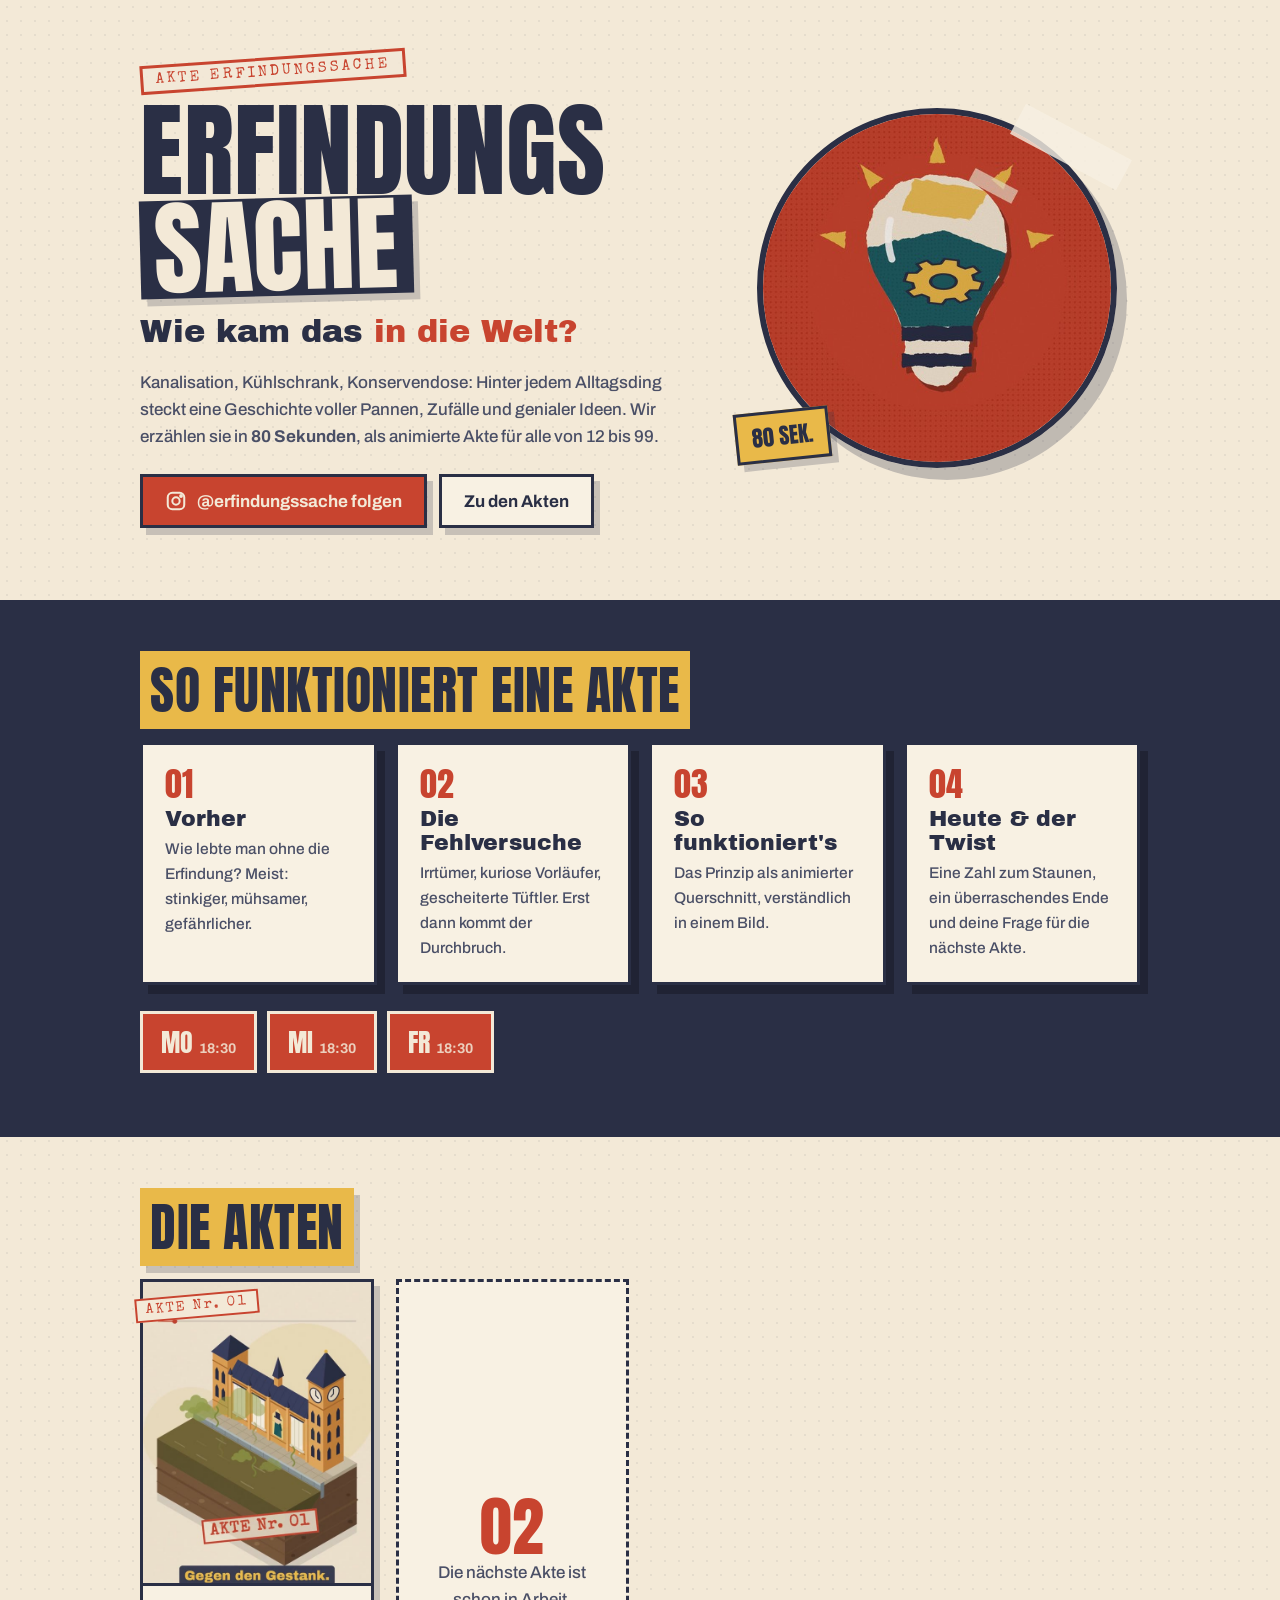
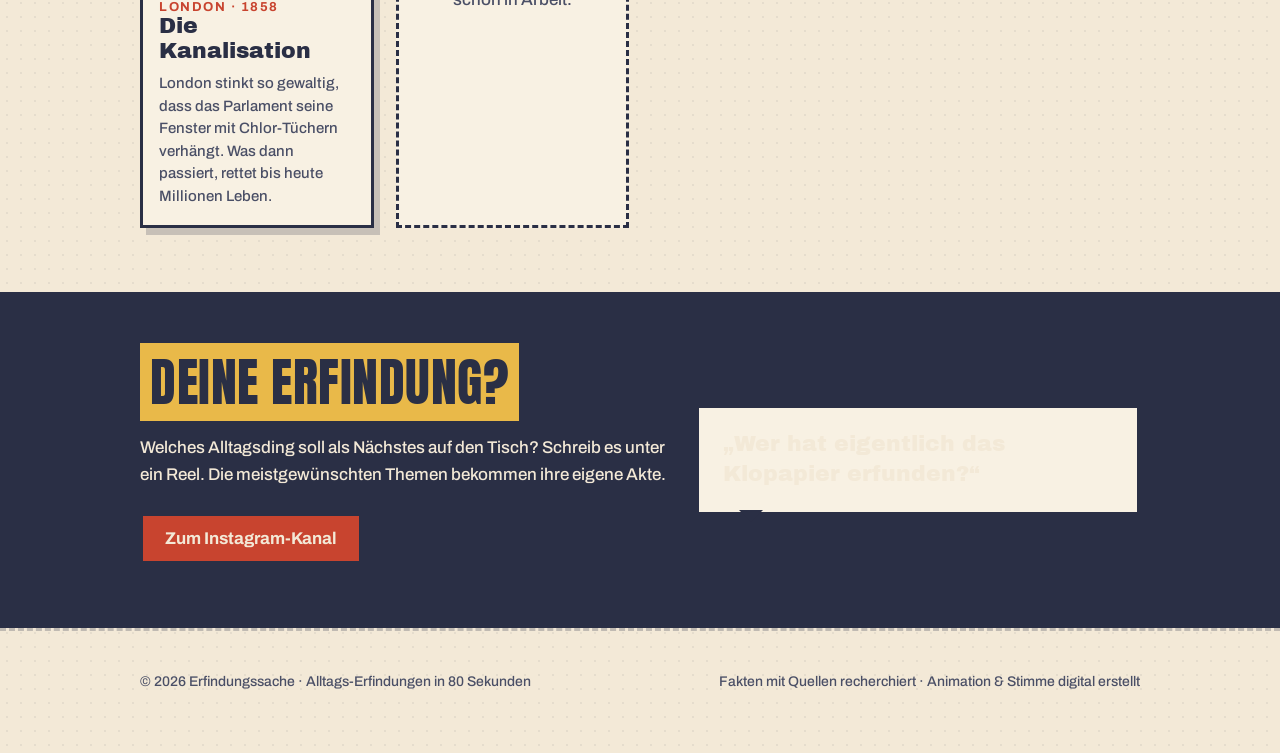
==== index.html @ 5c1afeb6 "Website v1" ====
<!doctype html>
<html lang="de">
<head>
<meta charset="utf-8">
<meta name="viewport" content="width=device-width, initial-scale=1">
<title>Erfindungssache – Wie kam das in die Welt?</title>
<meta name="description" content="Alltags-Erfindungen in 80 Sekunden: Wer hat's erfunden, warum – und wie war's vorher? Neue Akte jeden Mo, Mi und Fr auf Instagram.">
<meta property="og:title" content="Erfindungssache – Wie kam das in die Welt?">
<meta property="og:description" content="Alltags-Erfindungen in 80 Sekunden. Neue Akte jeden Mo, Mi und Fr.">
<meta property="og:image" content="img/og.jpg">
<meta property="og:type" content="website">
<meta name="theme-color" content="#C8442F">
<link rel="icon" href="img/favicon.png">
<link rel="apple-touch-icon" href="img/icon-192.png">
<link rel="preconnect" href="https://fonts.googleapis.com"><link rel="preconnect" href="https://fonts.gstatic.com" crossorigin>
<link href="https://fonts.googleapis.com/css2?family=Anton&family=Archivo:wght@500;700&family=Archivo+Black&family=Special+Elite&display=swap" rel="stylesheet">
<style>
:root{
  --cream:#F3E9D7; --paper:#F8F1E3; --navy:#2A2F45; --red:#C8442F; --petrol:#1D5C63; --mustard:#E9B949;
  --ink-soft:#4A4F66; --shadow:6px 7px 0 rgba(42,47,69,.22);
}
*{box-sizing:border-box}
html{scroll-behavior:smooth}
body{margin:0;overflow-x:hidden;background:var(--cream);color:var(--navy);font:500 17px/1.6 Archivo,system-ui,sans-serif;
  background-image:radial-gradient(rgba(42,47,69,.07) 1px,transparent 1.4px);background-size:14px 14px}
a{color:inherit}
.wrap{max-width:1040px;margin:0 auto;padding:0 20px}
.torn{filter:url(#torn)}
/* Kopf */
header.hero{position:relative;overflow:hidden;padding:56px 0 72px}
.hero .wrap{display:grid;grid-template-columns:1fr;gap:28px;align-items:center}
@media(min-width:820px){.hero .wrap{grid-template-columns:1.25fr .9fr}}
.stamp{display:inline-block;font:400 15px 'Special Elite',monospace;letter-spacing:3px;color:var(--red);
  border:3px solid var(--red);padding:4px 12px;transform:rotate(-4deg);background:rgba(243,233,215,.8)}
h1{margin:18px 0 10px;font:400 clamp(52px,11vw,104px)/.9 Anton,Impact,sans-serif;letter-spacing:.5px;text-transform:uppercase}
h1 .r{display:inline-block;background:var(--navy);color:var(--cream);padding:2px 14px;box-shadow:var(--shadow);transform:rotate(-1.5deg)}
.claim{font:400 clamp(22px,4.6vw,32px)/1.2 'Archivo Black';margin:18px 0 12px}
.claim em{font-style:normal;color:var(--red)}
.lead{max-width:34em;color:var(--ink-soft)}
.btns{display:flex;flex-wrap:wrap;gap:12px;margin-top:24px}
.btn{display:inline-flex;align-items:center;gap:10px;text-decoration:none;font:700 17px Archivo;padding:13px 22px;
  border:3px solid var(--navy);background:var(--red);color:var(--cream);box-shadow:var(--shadow);transition:transform .15s}
.btn:hover{transform:translate(-2px,-2px)}
.btn.ghost{background:var(--paper);color:var(--navy)}
.avatar{justify-self:center;position:relative;width:min(78vw,360px);aspect-ratio:1}
.avatar img{width:100%;height:100%;border-radius:50%;border:6px solid var(--navy);box-shadow:10px 12px 0 rgba(42,47,69,.25)}
.avatar .tape{position:absolute;width:120px;height:34px;background:rgba(248,241,227,.8);top:6%;right:-4%;transform:rotate(28deg)}
.avatar .tag{position:absolute;bottom:4%;left:-6%;background:var(--mustard);font:400 22px Anton;padding:6px 14px;
  transform:rotate(-6deg);box-shadow:var(--shadow);border:3px solid var(--navy)}
/* Bänder */
section{padding:64px 0}
h2{font:400 clamp(34px,6vw,52px)/1 Anton;text-transform:uppercase;margin:0 0 26px;letter-spacing:.5px}
h2 span{background:var(--mustard);padding:0 10px;box-shadow:var(--shadow)}
.band-navy{background:var(--navy);color:var(--cream)}
.band-navy h2 span{color:var(--navy)}
.steps{display:grid;gap:18px;grid-template-columns:repeat(auto-fit,minmax(min(220px,100%),1fr))}
.step{background:var(--paper);color:var(--navy);padding:22px;border:3px solid var(--navy);box-shadow:8px 9px 0 rgba(0,0,0,.25)}
.step b{display:block;font:400 34px Anton;color:var(--red);line-height:1}
.step h3{margin:6px 0 6px;font:400 22px 'Archivo Black'}
.step p{margin:0;font-size:15.5px;color:var(--ink-soft)}
.plan{display:flex;flex-wrap:wrap;gap:10px;margin-top:26px}
.day{font:400 26px Anton;padding:8px 18px;background:var(--red);color:var(--cream);border:3px solid var(--cream)}
.day small{font:700 14px Archivo;opacity:.85;margin-left:6px}
/* Akten */
.akten{display:grid;gap:22px;grid-template-columns:repeat(auto-fill,minmax(min(230px,100%),1fr))}
.akte{position:relative;display:block;text-decoration:none;background:var(--paper);border:3px solid var(--navy);box-shadow:var(--shadow);transition:transform .15s}
.akte:hover{transform:translate(-3px,-3px) rotate(-.4deg)}
.akte .img{aspect-ratio:9/12;overflow:hidden;border-bottom:3px solid var(--navy);background:var(--cream)}
.akte img{width:100%;height:100%;object-fit:cover;object-position:50% 20%;display:block}
.akte .no{position:absolute;top:12px;left:-8px;font:400 14px 'Special Elite';letter-spacing:2px;background:var(--cream);
  border:2px solid var(--red);color:var(--red);padding:3px 9px;transform:rotate(-5deg)}
.akte .txt{padding:14px 16px 18px}
.akte h3{margin:0 0 4px;font:400 22px/1.15 'Archivo Black'}
.akte .meta{font:700 13px Archivo;letter-spacing:1.5px;text-transform:uppercase;color:var(--red)}
.akte p{margin:8px 0 0;font-size:15px;line-height:1.5;color:var(--ink-soft)}
.akte.soon{border-style:dashed;box-shadow:none;display:flex;align-items:center;justify-content:center;min-height:260px;
  text-align:center;padding:24px;color:var(--ink-soft)}
.akte.soon b{display:block;font:400 64px Anton;color:var(--red);line-height:1}
/* Mitmachen */
.wish{display:grid;gap:24px;align-items:center}
@media(min-width:820px){.wish{grid-template-columns:1.2fr 1fr}}
.bubble{position:relative;background:var(--paper);border:3px solid var(--navy);padding:22px 24px;font:400 22px/1.35 'Archivo Black';box-shadow:var(--shadow)}
.bubble:after{content:"";position:absolute;bottom:-22px;left:40px;border:12px solid transparent;border-top:12px solid var(--navy)}
footer{padding:40px 0 60px;font-size:14px;color:var(--ink-soft);border-top:3px dashed rgba(42,47,69,.25)}
footer .wrap{display:flex;flex-wrap:wrap;gap:16px;justify-content:space-between}
@media(prefers-reduced-motion:reduce){*{transition:none!important}}
</style>
</head>
<body>
<svg width="0" height="0" style="position:absolute" aria-hidden="true"><filter id="torn"><feTurbulence type="fractalNoise" baseFrequency="0.04" numOctaves="4" seed="3"/><feDisplacementMap in="SourceGraphic" scale="8"/></filter></svg>

<header class="hero">
  <div class="wrap">
    <div>
      <span class="stamp">AKTE ERFINDUNGSSACHE</span>
      <h1>Erfindungs<br><span class="r">sache</span></h1>
      <p class="claim">Wie kam das <em>in die Welt?</em></p>
      <p class="lead">Kanalisation, Kühlschrank, Konservendose: Hinter jedem Alltagsding steckt eine Geschichte voller Pannen, Zufälle und genialer Ideen. Wir erzählen sie in <strong>80 Sekunden</strong>, als animierte Akte für alle von 12 bis 99.</p>
      <div class="btns">
        <a class="btn" href="https://www.instagram.com/erfindungssache/" target="_blank" rel="noopener">
          <svg width="22" height="22" viewBox="0 0 24 24" fill="none" stroke="currentColor" stroke-width="2.2" aria-hidden="true"><rect x="3" y="3" width="18" height="18" rx="5"/><circle cx="12" cy="12" r="4"/><circle cx="17.5" cy="6.5" r="1" fill="currentColor"/></svg>
          @erfindungssache folgen</a>
        <a class="btn ghost" href="#akten">Zu den Akten</a>
      </div>
    </div>
    <div class="avatar">
      <img src="img/avatar.jpg" alt="Logo von Erfindungssache: eine Glühbirne aus Papier-Collage mit Zahnrad">
      <span class="tape"></span><span class="tag">80 SEK.</span>
    </div>
  </div>
</header>

<section class="band-navy" id="format">
  <div class="wrap">
    <h2><span>So funktioniert eine Akte</span></h2>
    <div class="steps">
      <div class="step"><b>01</b><h3>Vorher</h3><p>Wie lebte man ohne die Erfindung? Meist: stinkiger, mühsamer, gefährlicher.</p></div>
      <div class="step"><b>02</b><h3>Die Fehlversuche</h3><p>Irrtümer, kuriose Vorläufer, gescheiterte Tüftler. Erst dann kommt der Durchbruch.</p></div>
      <div class="step"><b>03</b><h3>So funktioniert's</h3><p>Das Prinzip als animierter Querschnitt, verständlich in einem Bild.</p></div>
      <div class="step"><b>04</b><h3>Heute & der Twist</h3><p>Eine Zahl zum Staunen, ein überraschendes Ende und deine Frage für die nächste Akte.</p></div>
    </div>
    <div class="plan" aria-label="Erscheinungstage">
      <span class="day">MO<small>18:30</small></span><span class="day">MI<small>18:30</small></span><span class="day">FR<small>18:30</small></span>
    </div>
  </div>
</section>

<section id="akten">
  <div class="wrap">
    <h2><span>Die Akten</span></h2>
    <div class="akten" id="aktenGrid"></div>
  </div>
</section>

<section class="band-navy" id="mitmachen">
  <div class="wrap wish">
    <div>
      <h2><span>Deine Erfindung?</span></h2>
      <p>Welches Alltagsding soll als Nächstes auf den Tisch? Schreib es unter ein Reel. Die meistgewünschten Themen bekommen ihre eigene Akte.</p>
      <div class="btns"><a class="btn" href="https://www.instagram.com/erfindungssache/" target="_blank" rel="noopener">Zum Instagram-Kanal</a></div>
    </div>
    <div class="bubble">„Wer hat eigentlich das Klopapier erfunden?“</div>
  </div>
</section>

<footer>
  <div class="wrap">
    <span>© <span id="y"></span> Erfindungssache · Alltags-Erfindungen in 80 Sekunden</span>
    <span>Fakten mit Quellen recherchiert · Animation & Stimme digital erstellt</span>
  </div>
</footer>

<script src="akten.js"></script>
<script>
  document.getElementById('y').textContent = new Date().getFullYear();
  const grid = document.getElementById('aktenGrid');
  const esc = s => String(s).replace(/[&<>"]/g, c => ({'&':'&amp;','<':'&lt;','>':'&gt;','"':'&quot;'}[c]));
  const akten = (window.AKTEN || []).slice().sort((a, b) => b.akte - a.akte);
  grid.innerHTML = akten.map(a => `
    <a class="akte" href="${esc(a.reel)}" target="_blank" rel="noopener">
      <div class="img"><img src="${esc(a.bild)}" alt="Akte ${a.akte}: ${esc(a.titel)}" loading="lazy"></div>
      <span class="no">AKTE Nr. ${String(a.akte).padStart(2, '0')}</span>
      <div class="txt"><div class="meta">${esc(a.ort)} · ${esc(a.jahr)}</div><h3>${esc(a.titel)}</h3><p>${esc(a.teaser)}</p></div>
    </a>`).join('') + `
    <div class="akte soon"><div><b>${String((akten[0]?.akte || 0) + 1).padStart(2, '0')}</b>Die nächste Akte ist schon in Arbeit.</div></div>`;
</script>
</body>
</html>
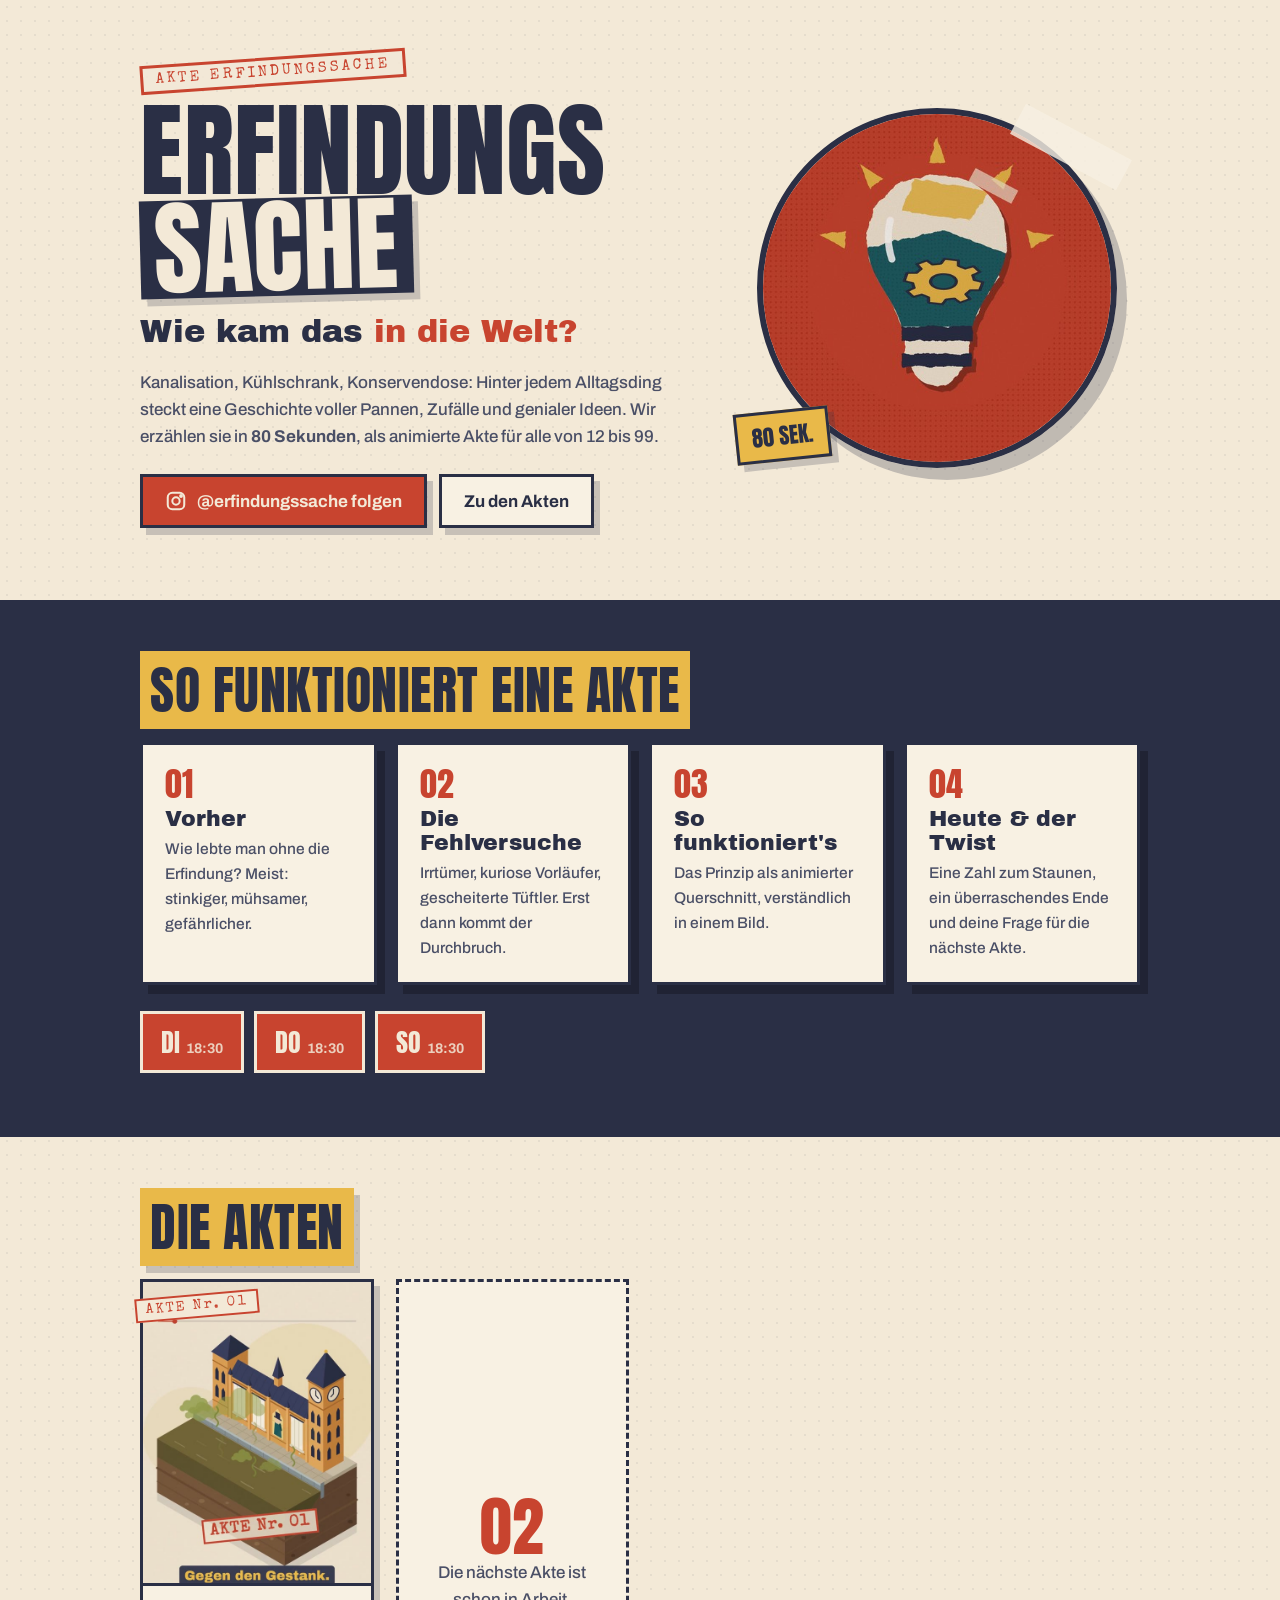
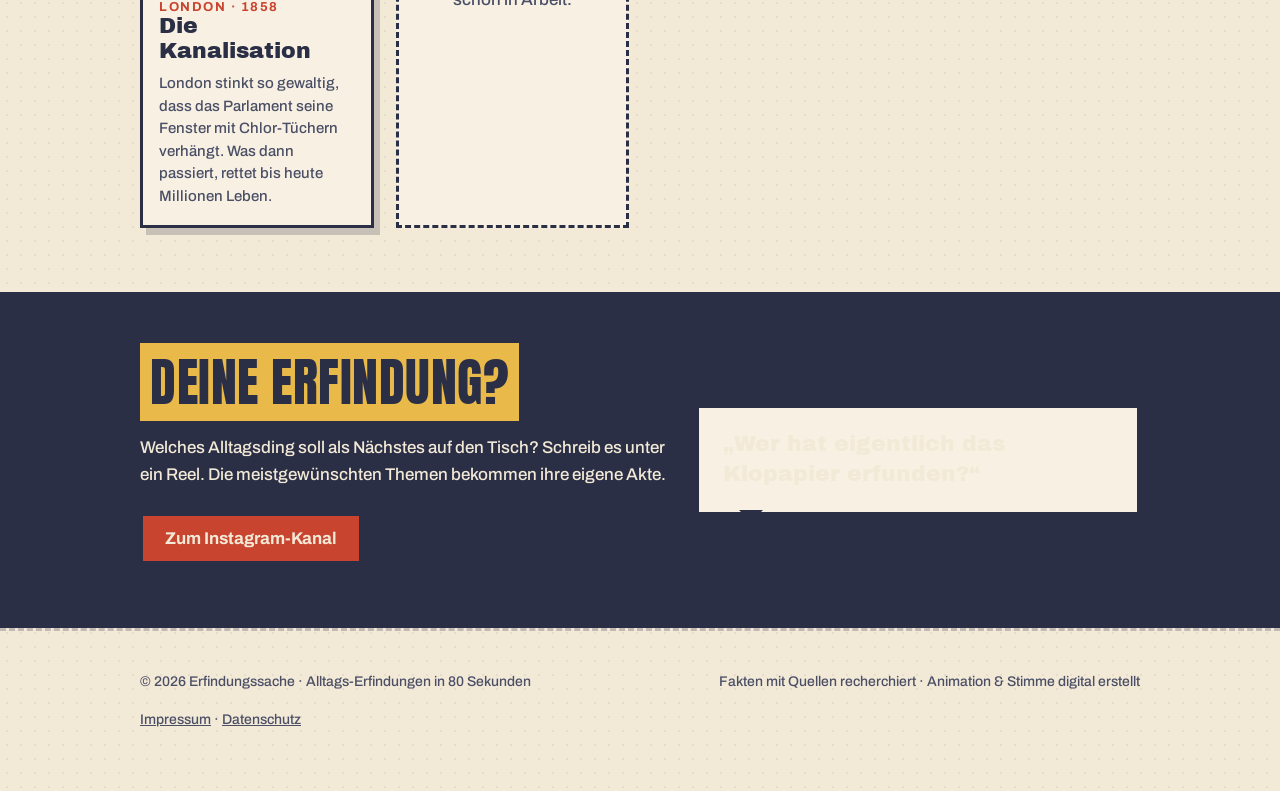
==== commit 49fe97ab: "Impressum + Datenschutz, Schriften lokal, Posttage Di/Do/So" ====
--- a/index.html
+++ b/index.html
@@ -4,16 +4,15 @@
 <meta charset="utf-8">
 <meta name="viewport" content="width=device-width, initial-scale=1">
 <title>Erfindungssache – Wie kam das in die Welt?</title>
-<meta name="description" content="Alltags-Erfindungen in 80 Sekunden: Wer hat's erfunden, warum – und wie war's vorher? Neue Akte jeden Mo, Mi und Fr auf Instagram.">
+<meta name="description" content="Alltags-Erfindungen in 80 Sekunden: Wer hat's erfunden, warum – und wie war's vorher? Neue Akten mehrmals pro Woche auf Instagram.">
 <meta property="og:title" content="Erfindungssache – Wie kam das in die Welt?">
-<meta property="og:description" content="Alltags-Erfindungen in 80 Sekunden. Neue Akte jeden Mo, Mi und Fr.">
+<meta property="og:description" content="Alltags-Erfindungen in 80 Sekunden. Neue Akten mehrmals pro Woche.">
 <meta property="og:image" content="img/og.jpg">
 <meta property="og:type" content="website">
 <meta name="theme-color" content="#C8442F">
 <link rel="icon" href="img/favicon.png">
 <link rel="apple-touch-icon" href="img/icon-192.png">
-<link rel="preconnect" href="https://fonts.googleapis.com"><link rel="preconnect" href="https://fonts.gstatic.com" crossorigin>
-<link href="https://fonts.googleapis.com/css2?family=Anton&family=Archivo:wght@500;700&family=Archivo+Black&family=Special+Elite&display=swap" rel="stylesheet">
+<link rel="stylesheet" href="fonts/fonts.css">
 <style>
 :root{
   --cream:#F3E9D7; --paper:#F8F1E3; --navy:#2A2F45; --red:#C8442F; --petrol:#1D5C63; --mustard:#E9B949;
@@ -120,7 +119,7 @@
       <div class="step"><b>04</b><h3>Heute & der Twist</h3><p>Eine Zahl zum Staunen, ein überraschendes Ende und deine Frage für die nächste Akte.</p></div>
     </div>
     <div class="plan" aria-label="Erscheinungstage">
-      <span class="day">MO<small>18:30</small></span><span class="day">MI<small>18:30</small></span><span class="day">FR<small>18:30</small></span>
+      <span class="day">DI<small>18:30</small></span><span class="day">DO<small>18:30</small></span><span class="day">SO<small>18:30</small></span>
     </div>
   </div>
 </section>
@@ -147,6 +146,7 @@
   <div class="wrap">
     <span>© <span id="y"></span> Erfindungssache · Alltags-Erfindungen in 80 Sekunden</span>
     <span>Fakten mit Quellen recherchiert · Animation & Stimme digital erstellt</span>
+    <span><a href="impressum.html">Impressum</a> · <a href="datenschutz.html">Datenschutz</a></span>
   </div>
 </footer>
 
--- a/fonts/fonts.css
+++ b/fonts/fonts.css
@@ -0,0 +1,5 @@
+/* Schriften lokal (SIL Open Font License) – keine Verbindung zu Google beim Seitenaufruf */
+@font-face{font-family:'Anton';font-style:normal;font-weight:400;font-display:swap;src:url(anton.woff2) format('woff2')}
+@font-face{font-family:'Archivo';font-style:normal;font-weight:100 900;font-display:swap;src:url(archivo.woff2) format('woff2')}
+@font-face{font-family:'Archivo Black';font-style:normal;font-weight:400;font-display:swap;src:url(archivo-black.woff2) format('woff2')}
+@font-face{font-family:'Special Elite';font-style:normal;font-weight:400;font-display:swap;src:url(special-elite.woff2) format('woff2')}
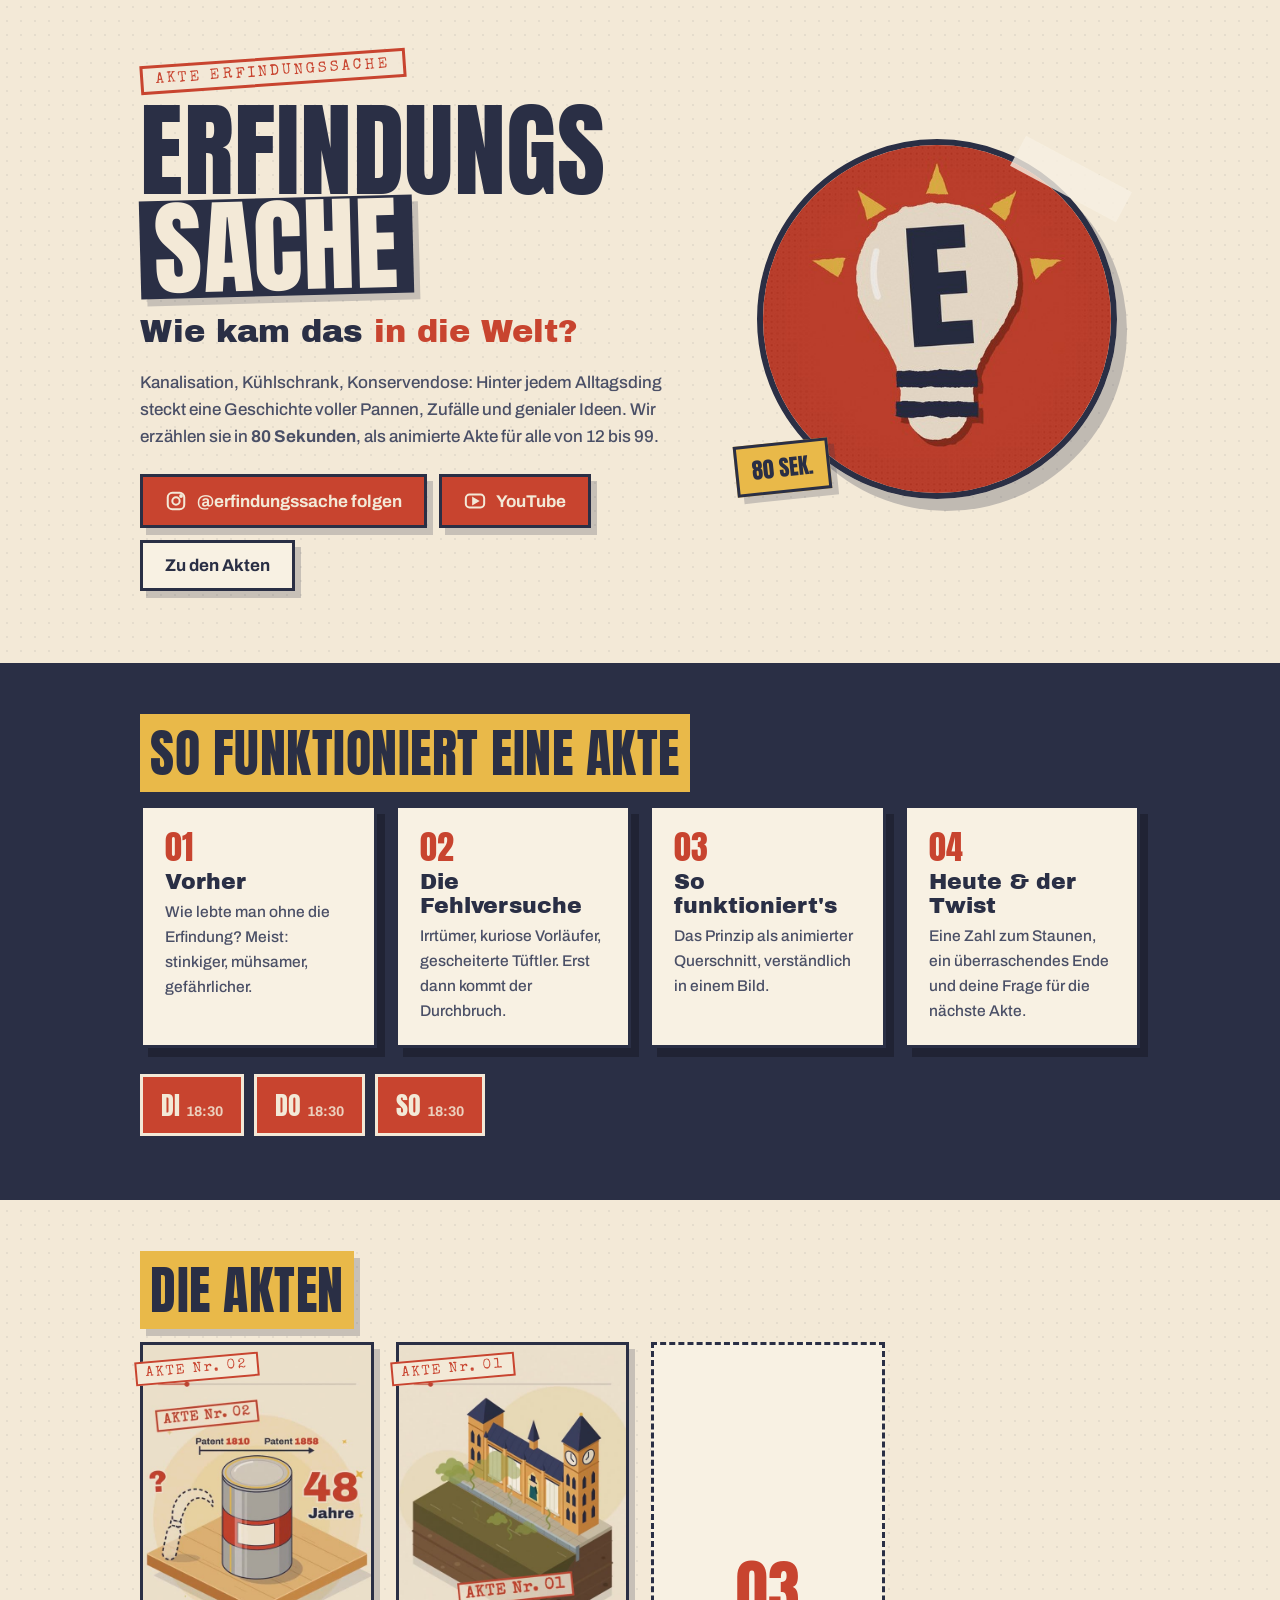
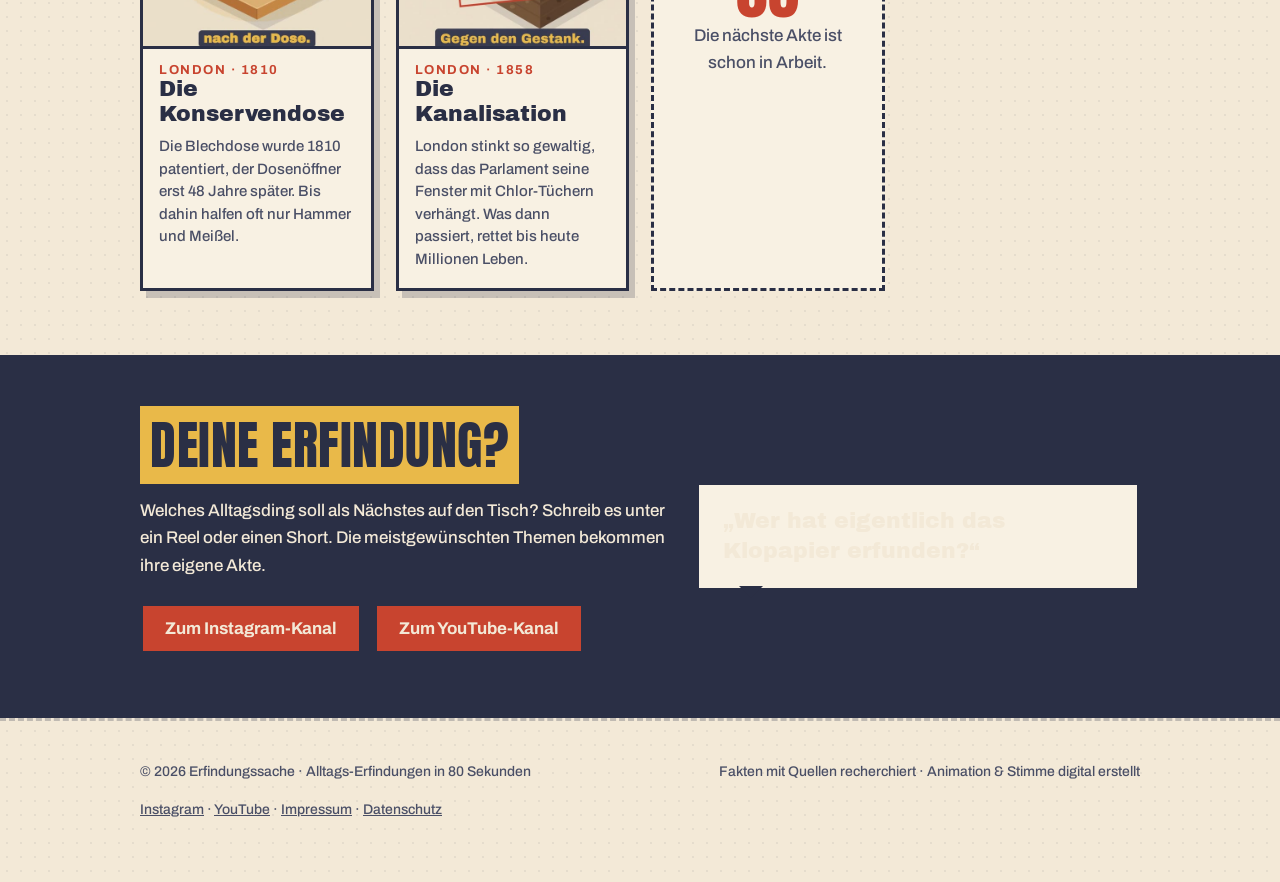
==== commit 0399889c: "YouTube-Kanal verlinkt, neuer Avatar" ====
--- a/index.html
+++ b/index.html
@@ -4,7 +4,7 @@
 <meta charset="utf-8">
 <meta name="viewport" content="width=device-width, initial-scale=1">
 <title>Erfindungssache – Wie kam das in die Welt?</title>
-<meta name="description" content="Alltags-Erfindungen in 80 Sekunden: Wer hat's erfunden, warum – und wie war's vorher? Neue Akten mehrmals pro Woche auf Instagram.">
+<meta name="description" content="Alltags-Erfindungen in 80 Sekunden: Wer hat's erfunden, warum – und wie war's vorher? Neue Akten mehrmals pro Woche auf Instagram und YouTube.">
 <meta property="og:title" content="Erfindungssache – Wie kam das in die Welt?">
 <meta property="og:description" content="Alltags-Erfindungen in 80 Sekunden. Neue Akten mehrmals pro Woche.">
 <meta property="og:image" content="img/og.jpg">
@@ -99,11 +99,14 @@
         <a class="btn" href="https://www.instagram.com/erfindungssache/" target="_blank" rel="noopener">
           <svg width="22" height="22" viewBox="0 0 24 24" fill="none" stroke="currentColor" stroke-width="2.2" aria-hidden="true"><rect x="3" y="3" width="18" height="18" rx="5"/><circle cx="12" cy="12" r="4"/><circle cx="17.5" cy="6.5" r="1" fill="currentColor"/></svg>
           @erfindungssache folgen</a>
+        <a class="btn" href="https://www.youtube.com/@Erfindungssache" target="_blank" rel="noopener">
+          <svg width="22" height="22" viewBox="0 0 24 24" fill="none" stroke="currentColor" stroke-width="2.2" aria-hidden="true"><rect x="2" y="5" width="20" height="14" rx="4"/><path d="M10 9l5 3-5 3z" fill="currentColor"/></svg>
+          YouTube</a>
         <a class="btn ghost" href="#akten">Zu den Akten</a>
       </div>
     </div>
     <div class="avatar">
-      <img src="img/avatar.jpg" alt="Logo von Erfindungssache: eine Glühbirne aus Papier-Collage mit Zahnrad">
+      <img src="img/avatar.jpg" alt="Logo von Erfindungssache: eine Glühbirne aus Papier mit großem E">
       <span class="tape"></span><span class="tag">80 SEK.</span>
     </div>
   </div>
@@ -135,8 +138,8 @@
   <div class="wrap wish">
     <div>
       <h2><span>Deine Erfindung?</span></h2>
-      <p>Welches Alltagsding soll als Nächstes auf den Tisch? Schreib es unter ein Reel. Die meistgewünschten Themen bekommen ihre eigene Akte.</p>
-      <div class="btns"><a class="btn" href="https://www.instagram.com/erfindungssache/" target="_blank" rel="noopener">Zum Instagram-Kanal</a></div>
+      <p>Welches Alltagsding soll als Nächstes auf den Tisch? Schreib es unter ein Reel oder einen Short. Die meistgewünschten Themen bekommen ihre eigene Akte.</p>
+      <div class="btns"><a class="btn" href="https://www.instagram.com/erfindungssache/" target="_blank" rel="noopener">Zum Instagram-Kanal</a> <a class="btn" href="https://www.youtube.com/@Erfindungssache" target="_blank" rel="noopener">Zum YouTube-Kanal</a></div>
     </div>
     <div class="bubble">„Wer hat eigentlich das Klopapier erfunden?“</div>
   </div>
@@ -146,7 +149,7 @@
   <div class="wrap">
     <span>© <span id="y"></span> Erfindungssache · Alltags-Erfindungen in 80 Sekunden</span>
     <span>Fakten mit Quellen recherchiert · Animation & Stimme digital erstellt</span>
-    <span><a href="impressum.html">Impressum</a> · <a href="datenschutz.html">Datenschutz</a></span>
+    <span><a href="https://www.instagram.com/erfindungssache/" target="_blank" rel="noopener">Instagram</a> · <a href="https://www.youtube.com/@Erfindungssache" target="_blank" rel="noopener">YouTube</a> · <a href="impressum.html">Impressum</a> · <a href="datenschutz.html">Datenschutz</a></span>
   </div>
 </footer>
 
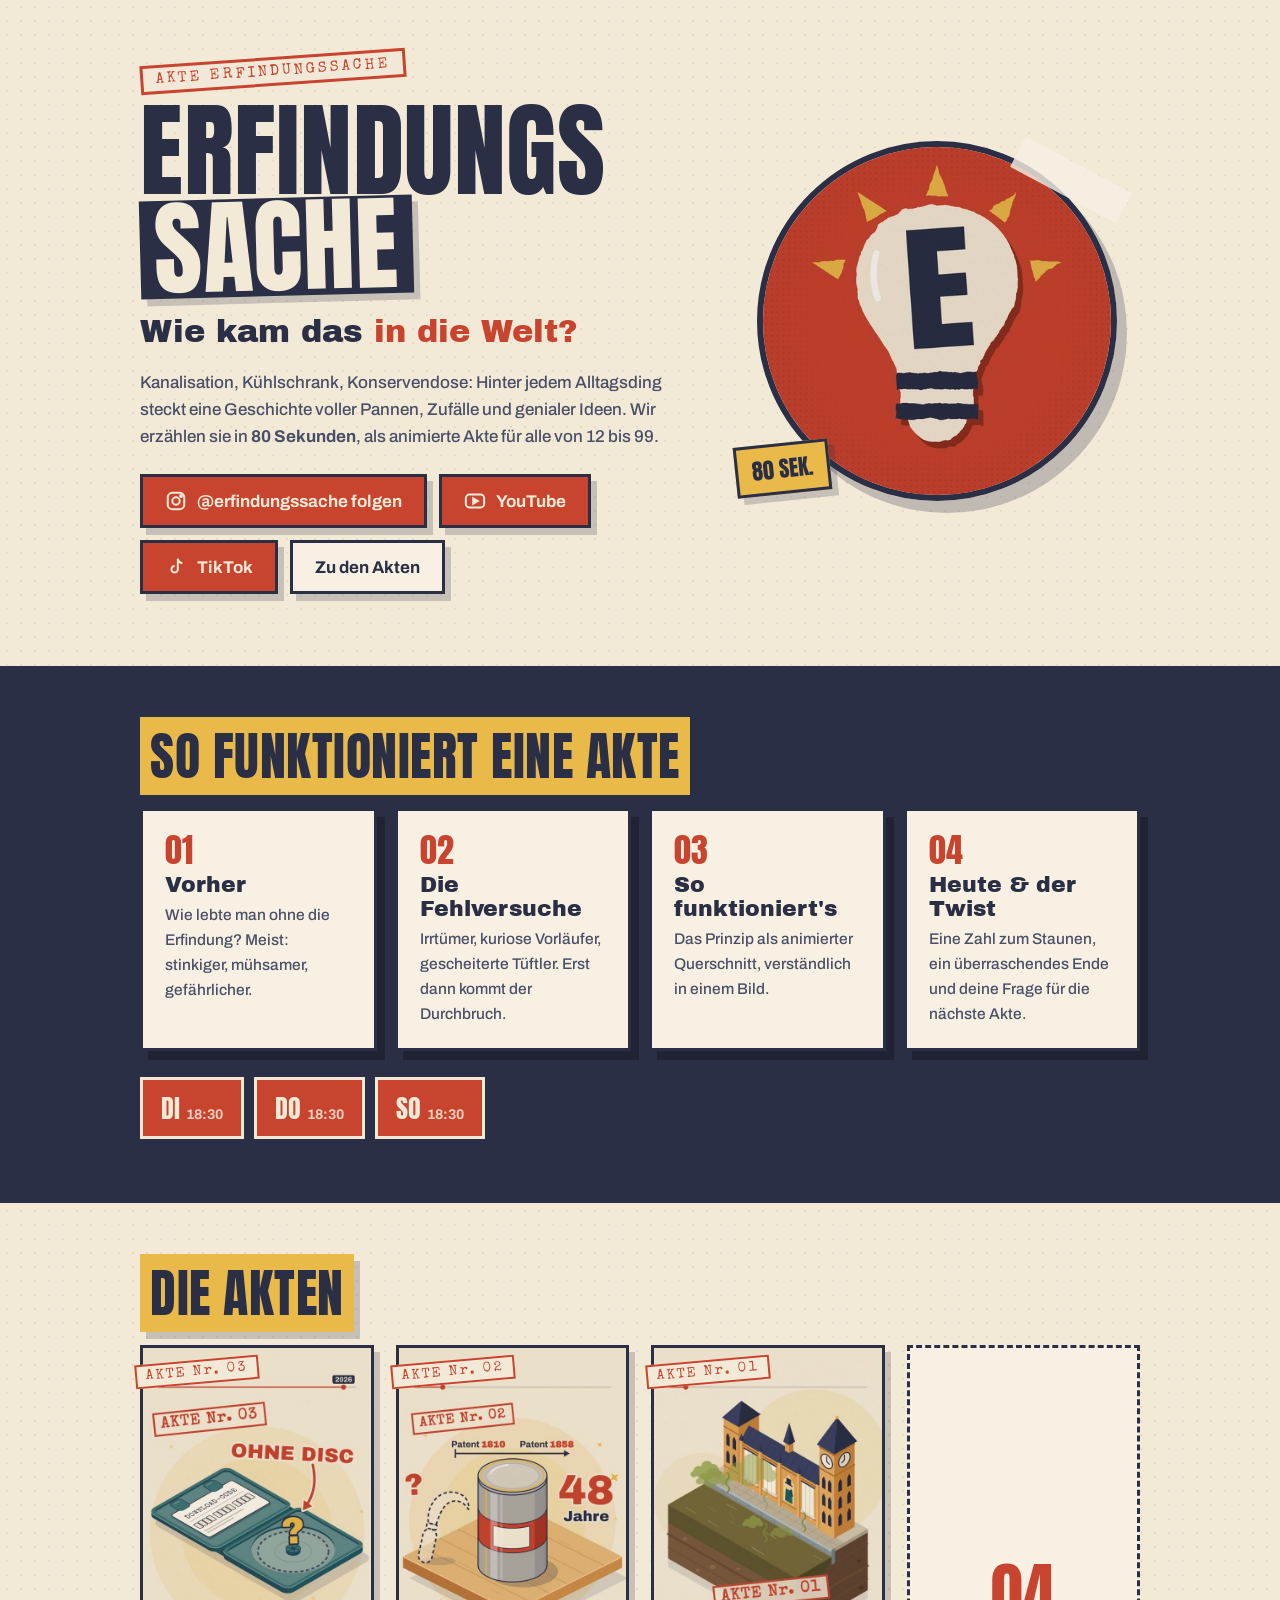
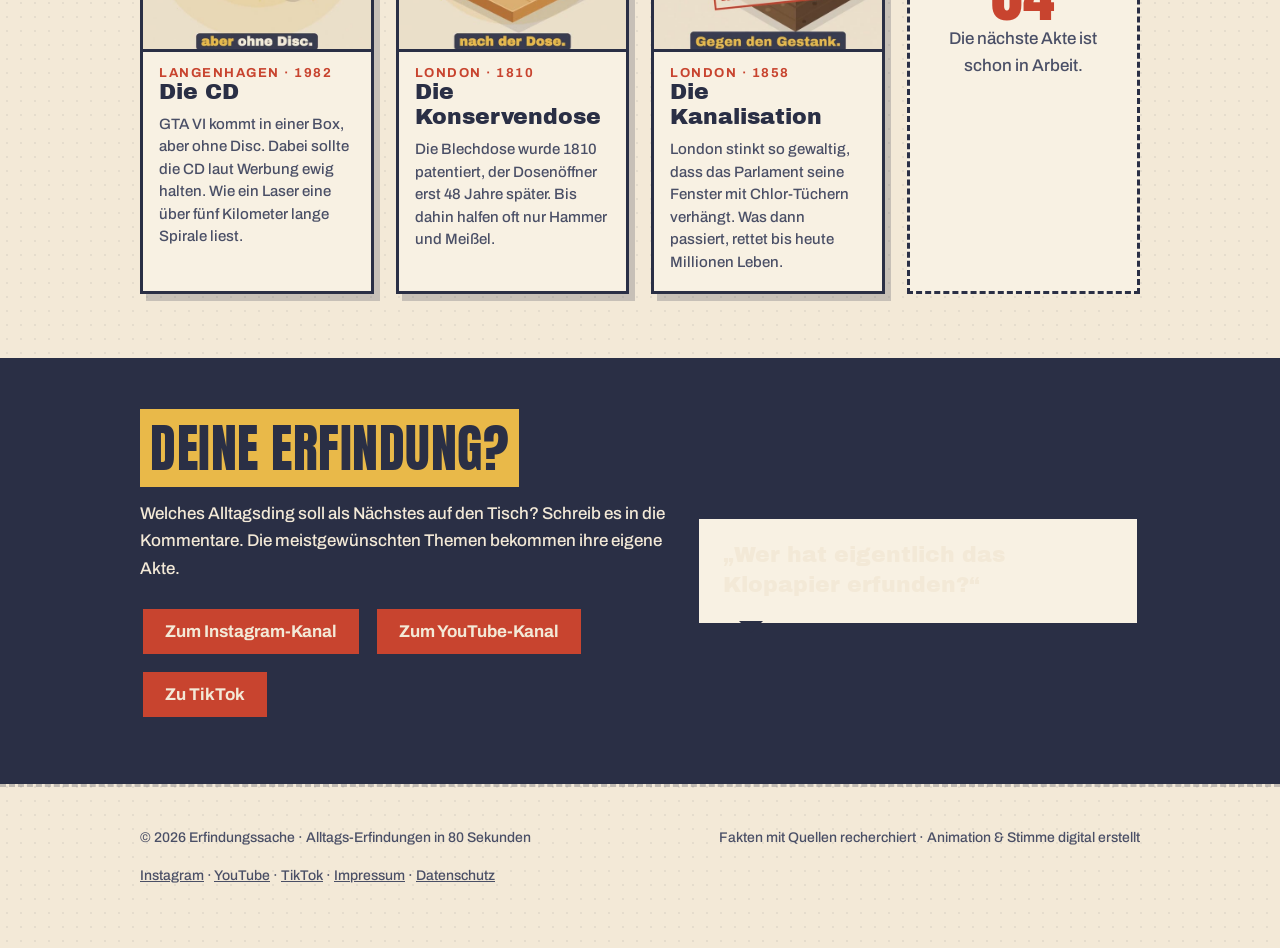
==== commit c806506f: "TikTok verlinkt" ====
--- a/index.html
+++ b/index.html
@@ -4,7 +4,7 @@
 <meta charset="utf-8">
 <meta name="viewport" content="width=device-width, initial-scale=1">
 <title>Erfindungssache – Wie kam das in die Welt?</title>
-<meta name="description" content="Alltags-Erfindungen in 80 Sekunden: Wer hat's erfunden, warum – und wie war's vorher? Neue Akten mehrmals pro Woche auf Instagram und YouTube.">
+<meta name="description" content="Alltags-Erfindungen in 80 Sekunden: Wer hat's erfunden, warum – und wie war's vorher? Neue Akten mehrmals pro Woche auf Instagram, YouTube und TikTok.">
 <meta property="og:title" content="Erfindungssache – Wie kam das in die Welt?">
 <meta property="og:description" content="Alltags-Erfindungen in 80 Sekunden. Neue Akten mehrmals pro Woche.">
 <meta property="og:image" content="img/og.jpg">
@@ -102,6 +102,9 @@
         <a class="btn" href="https://www.youtube.com/@Erfindungssache" target="_blank" rel="noopener">
           <svg width="22" height="22" viewBox="0 0 24 24" fill="none" stroke="currentColor" stroke-width="2.2" aria-hidden="true"><rect x="2" y="5" width="20" height="14" rx="4"/><path d="M10 9l5 3-5 3z" fill="currentColor"/></svg>
           YouTube</a>
+        <a class="btn" href="https://www.tiktok.com/@erfindungssache" target="_blank" rel="noopener">
+          <svg width="22" height="22" viewBox="0 0 24 24" fill="none" stroke="currentColor" stroke-width="2.2" aria-hidden="true"><path d="M14 3v11.5a3.5 3.5 0 1 1-3.5-3.5"/><path d="M14 3c.5 2.6 2.3 4.4 5 4.8"/></svg>
+          TikTok</a>
         <a class="btn ghost" href="#akten">Zu den Akten</a>
       </div>
     </div>
@@ -138,8 +141,8 @@
   <div class="wrap wish">
     <div>
       <h2><span>Deine Erfindung?</span></h2>
-      <p>Welches Alltagsding soll als Nächstes auf den Tisch? Schreib es unter ein Reel oder einen Short. Die meistgewünschten Themen bekommen ihre eigene Akte.</p>
-      <div class="btns"><a class="btn" href="https://www.instagram.com/erfindungssache/" target="_blank" rel="noopener">Zum Instagram-Kanal</a> <a class="btn" href="https://www.youtube.com/@Erfindungssache" target="_blank" rel="noopener">Zum YouTube-Kanal</a></div>
+      <p>Welches Alltagsding soll als Nächstes auf den Tisch? Schreib es in die Kommentare. Die meistgewünschten Themen bekommen ihre eigene Akte.</p>
+      <div class="btns"><a class="btn" href="https://www.instagram.com/erfindungssache/" target="_blank" rel="noopener">Zum Instagram-Kanal</a> <a class="btn" href="https://www.youtube.com/@Erfindungssache" target="_blank" rel="noopener">Zum YouTube-Kanal</a> <a class="btn" href="https://www.tiktok.com/@erfindungssache" target="_blank" rel="noopener">Zu TikTok</a></div>
     </div>
     <div class="bubble">„Wer hat eigentlich das Klopapier erfunden?“</div>
   </div>
@@ -149,7 +152,7 @@
   <div class="wrap">
     <span>© <span id="y"></span> Erfindungssache · Alltags-Erfindungen in 80 Sekunden</span>
     <span>Fakten mit Quellen recherchiert · Animation & Stimme digital erstellt</span>
-    <span><a href="https://www.instagram.com/erfindungssache/" target="_blank" rel="noopener">Instagram</a> · <a href="https://www.youtube.com/@Erfindungssache" target="_blank" rel="noopener">YouTube</a> · <a href="impressum.html">Impressum</a> · <a href="datenschutz.html">Datenschutz</a></span>
+    <span><a href="https://www.instagram.com/erfindungssache/" target="_blank" rel="noopener">Instagram</a> · <a href="https://www.youtube.com/@Erfindungssache" target="_blank" rel="noopener">YouTube</a> · <a href="https://www.tiktok.com/@erfindungssache" target="_blank" rel="noopener">TikTok</a> · <a href="impressum.html">Impressum</a> · <a href="datenschutz.html">Datenschutz</a></span>
   </div>
 </footer>
 
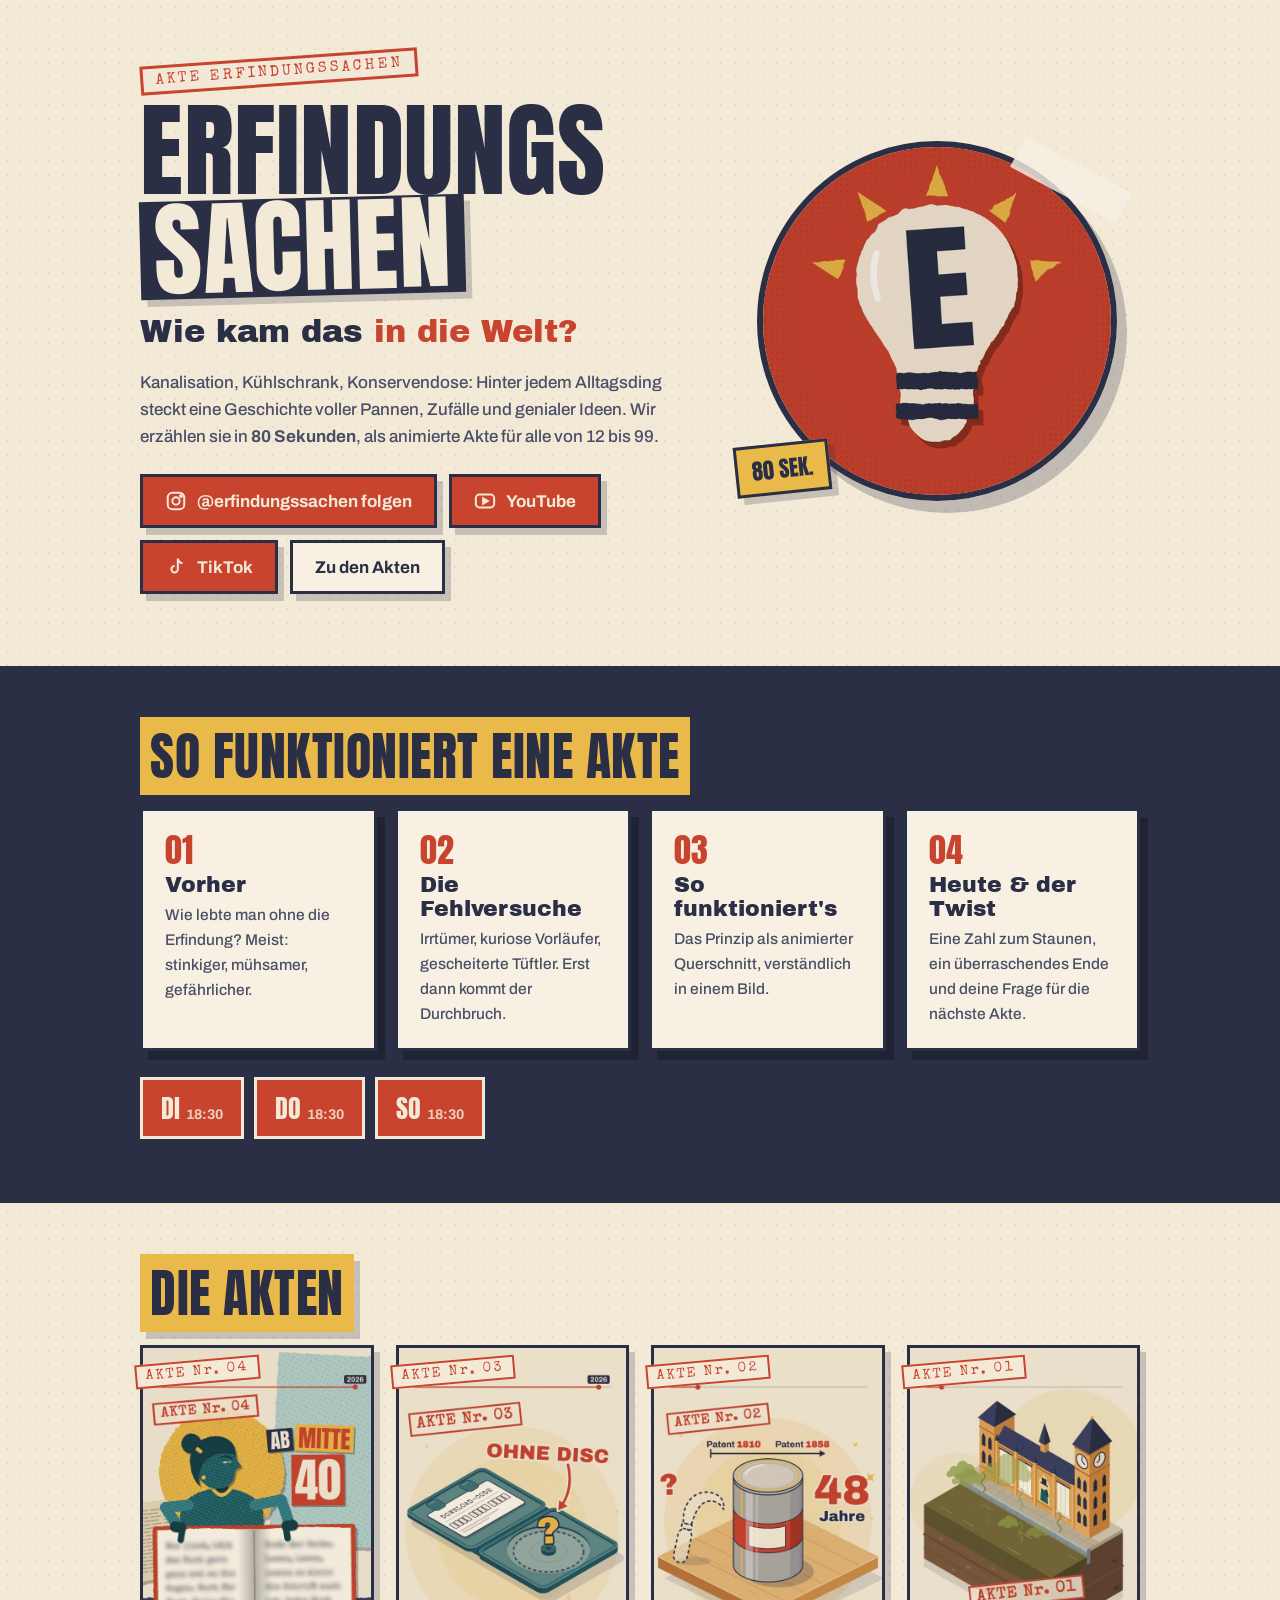
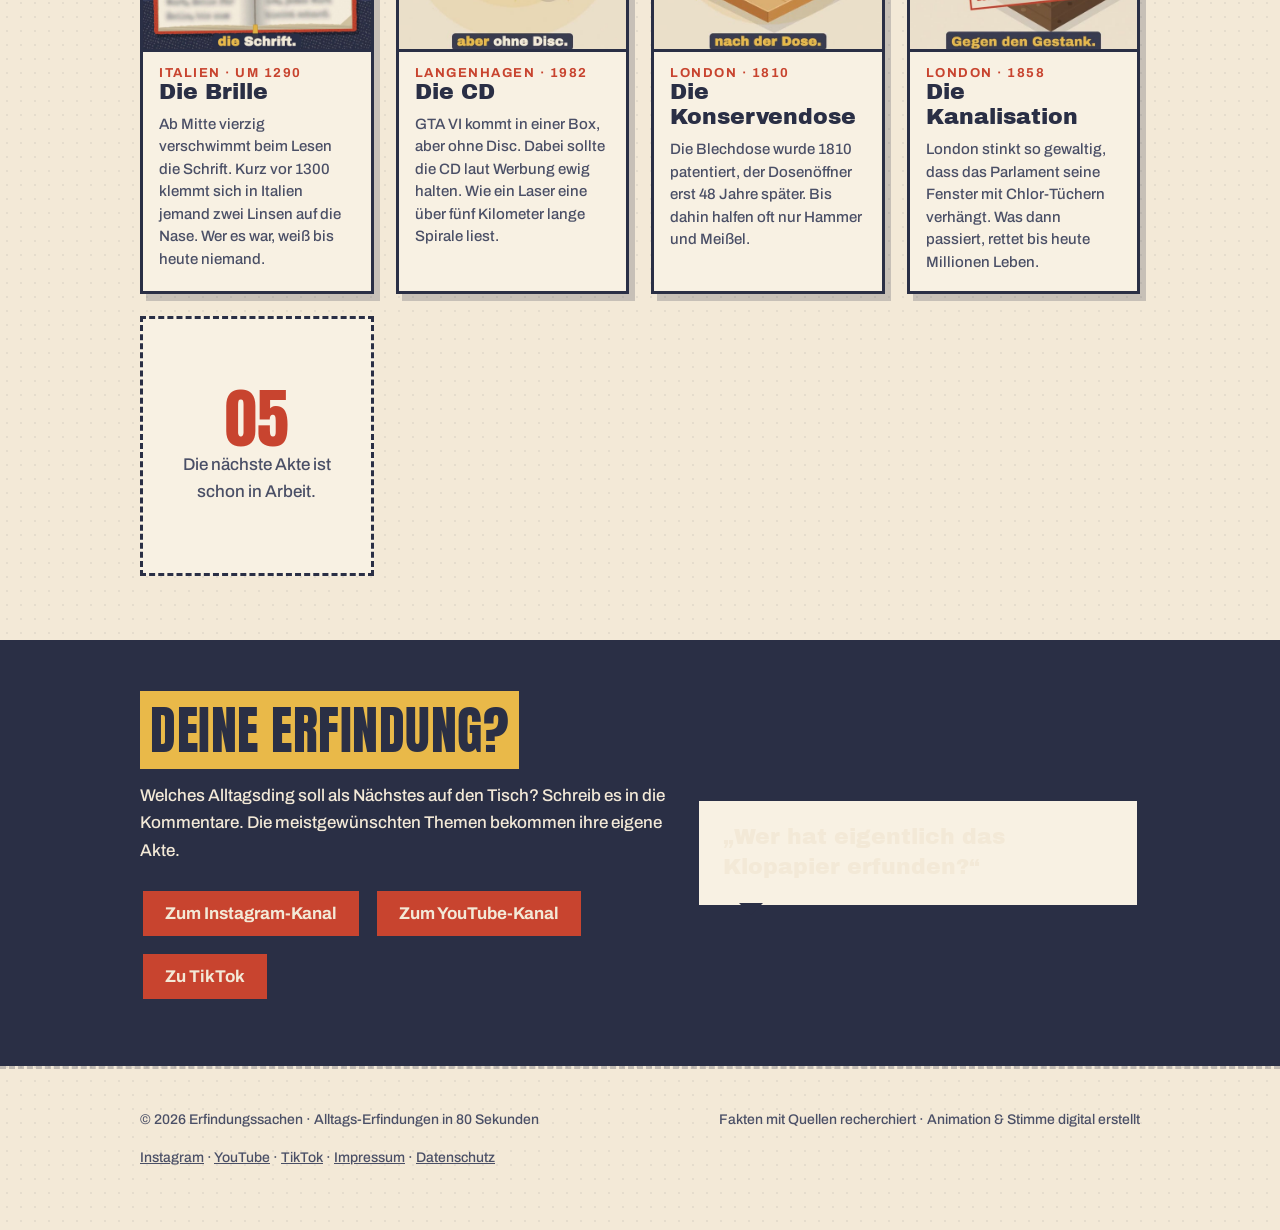
==== commit 74d6310f: "Umbenennung: Erfindungssachen" ====
--- a/index.html
+++ b/index.html
@@ -3,9 +3,9 @@
 <head>
 <meta charset="utf-8">
 <meta name="viewport" content="width=device-width, initial-scale=1">
-<title>Erfindungssache – Wie kam das in die Welt?</title>
+<title>Erfindungssachen – Wie kam das in die Welt?</title>
 <meta name="description" content="Alltags-Erfindungen in 80 Sekunden: Wer hat's erfunden, warum – und wie war's vorher? Neue Akten mehrmals pro Woche auf Instagram, YouTube und TikTok.">
-<meta property="og:title" content="Erfindungssache – Wie kam das in die Welt?">
+<meta property="og:title" content="Erfindungssachen – Wie kam das in die Welt?">
 <meta property="og:description" content="Alltags-Erfindungen in 80 Sekunden. Neue Akten mehrmals pro Woche.">
 <meta property="og:image" content="img/og.jpg">
 <meta property="og:type" content="website">
@@ -91,14 +91,14 @@
 <header class="hero">
   <div class="wrap">
     <div>
-      <span class="stamp">AKTE ERFINDUNGSSACHE</span>
-      <h1>Erfindungs<br><span class="r">sache</span></h1>
+      <span class="stamp">AKTE ERFINDUNGSSACHEN</span>
+      <h1>Erfindungs<br><span class="r">sachen</span></h1>
       <p class="claim">Wie kam das <em>in die Welt?</em></p>
       <p class="lead">Kanalisation, Kühlschrank, Konservendose: Hinter jedem Alltagsding steckt eine Geschichte voller Pannen, Zufälle und genialer Ideen. Wir erzählen sie in <strong>80 Sekunden</strong>, als animierte Akte für alle von 12 bis 99.</p>
       <div class="btns">
-        <a class="btn" href="https://www.instagram.com/erfindungssache/" target="_blank" rel="noopener">
+        <a class="btn" href="https://www.instagram.com/erfindungssachen/" target="_blank" rel="noopener">
           <svg width="22" height="22" viewBox="0 0 24 24" fill="none" stroke="currentColor" stroke-width="2.2" aria-hidden="true"><rect x="3" y="3" width="18" height="18" rx="5"/><circle cx="12" cy="12" r="4"/><circle cx="17.5" cy="6.5" r="1" fill="currentColor"/></svg>
-          @erfindungssache folgen</a>
+          @erfindungssachen folgen</a>
         <a class="btn" href="https://www.youtube.com/@Erfindungssache" target="_blank" rel="noopener">
           <svg width="22" height="22" viewBox="0 0 24 24" fill="none" stroke="currentColor" stroke-width="2.2" aria-hidden="true"><rect x="2" y="5" width="20" height="14" rx="4"/><path d="M10 9l5 3-5 3z" fill="currentColor"/></svg>
           YouTube</a>
@@ -109,7 +109,7 @@
       </div>
     </div>
     <div class="avatar">
-      <img src="img/avatar.jpg" alt="Logo von Erfindungssache: eine Glühbirne aus Papier mit großem E">
+      <img src="img/avatar.jpg" alt="Logo von Erfindungssachen: eine Glühbirne aus Papier mit großem E">
       <span class="tape"></span><span class="tag">80 SEK.</span>
     </div>
   </div>
@@ -142,7 +142,7 @@
     <div>
       <h2><span>Deine Erfindung?</span></h2>
       <p>Welches Alltagsding soll als Nächstes auf den Tisch? Schreib es in die Kommentare. Die meistgewünschten Themen bekommen ihre eigene Akte.</p>
-      <div class="btns"><a class="btn" href="https://www.instagram.com/erfindungssache/" target="_blank" rel="noopener">Zum Instagram-Kanal</a> <a class="btn" href="https://www.youtube.com/@Erfindungssache" target="_blank" rel="noopener">Zum YouTube-Kanal</a> <a class="btn" href="https://www.tiktok.com/@erfindungssache" target="_blank" rel="noopener">Zu TikTok</a></div>
+      <div class="btns"><a class="btn" href="https://www.instagram.com/erfindungssachen/" target="_blank" rel="noopener">Zum Instagram-Kanal</a> <a class="btn" href="https://www.youtube.com/@Erfindungssache" target="_blank" rel="noopener">Zum YouTube-Kanal</a> <a class="btn" href="https://www.tiktok.com/@erfindungssache" target="_blank" rel="noopener">Zu TikTok</a></div>
     </div>
     <div class="bubble">„Wer hat eigentlich das Klopapier erfunden?“</div>
   </div>
@@ -150,9 +150,9 @@
 
 <footer>
   <div class="wrap">
-    <span>© <span id="y"></span> Erfindungssache · Alltags-Erfindungen in 80 Sekunden</span>
+    <span>© <span id="y"></span> Erfindungssachen · Alltags-Erfindungen in 80 Sekunden</span>
     <span>Fakten mit Quellen recherchiert · Animation & Stimme digital erstellt</span>
-    <span><a href="https://www.instagram.com/erfindungssache/" target="_blank" rel="noopener">Instagram</a> · <a href="https://www.youtube.com/@Erfindungssache" target="_blank" rel="noopener">YouTube</a> · <a href="https://www.tiktok.com/@erfindungssache" target="_blank" rel="noopener">TikTok</a> · <a href="impressum.html">Impressum</a> · <a href="datenschutz.html">Datenschutz</a></span>
+    <span><a href="https://www.instagram.com/erfindungssachen/" target="_blank" rel="noopener">Instagram</a> · <a href="https://www.youtube.com/@Erfindungssache" target="_blank" rel="noopener">YouTube</a> · <a href="https://www.tiktok.com/@erfindungssache" target="_blank" rel="noopener">TikTok</a> · <a href="impressum.html">Impressum</a> · <a href="datenschutz.html">Datenschutz</a></span>
   </div>
 </footer>
 
